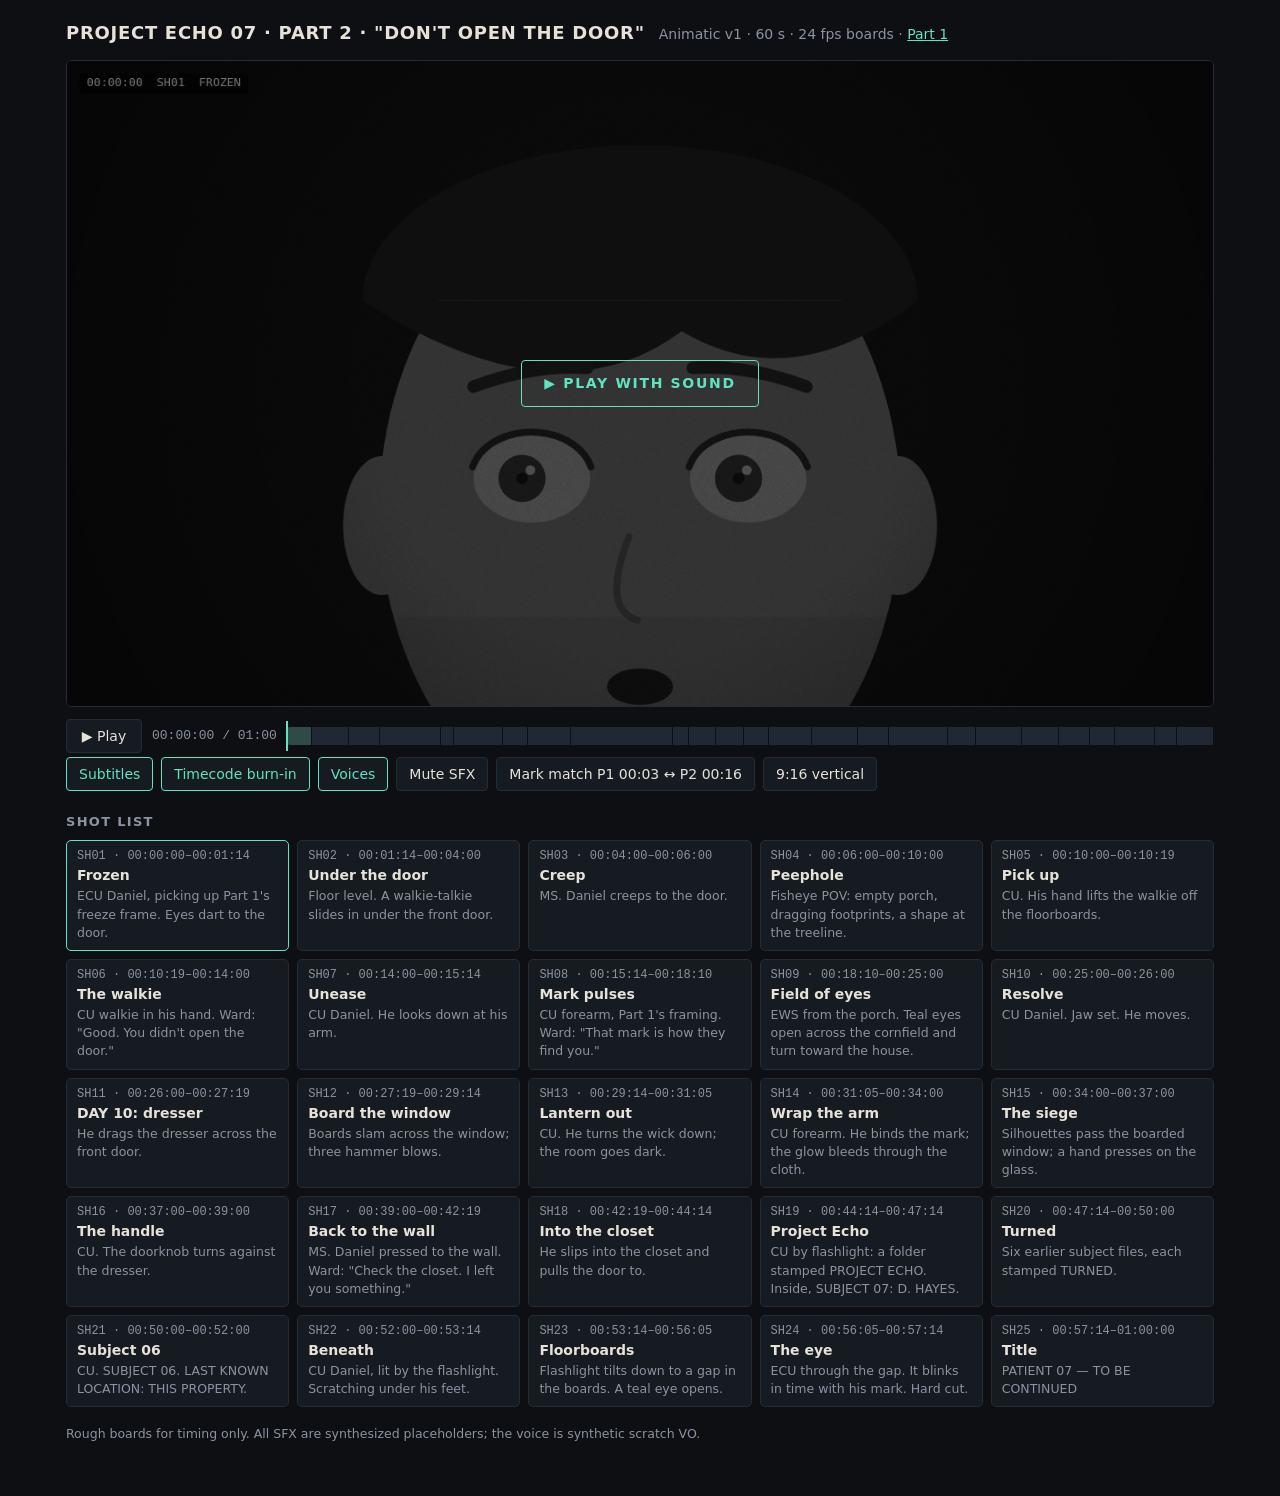
==== animatic/part-02.html @ 3ac38ea6 "Build Part 2 "Don't Open the Door" animatic - animatic/part-02.html + part-02/shots.js: 25 shots reu" ====
<!doctype html>
<html lang="en">
<head>
<meta charset="utf-8">
<meta name="viewport" content="width=device-width, initial-scale=1">
<title>Echo 07 Part 2</title>
<link rel="stylesheet" href="engine/animatic.css">
</head>
<body>
<main>
  <header>
    <h1>PROJECT ECHO 07 · PART 2 · "DON'T OPEN THE DOOR"</h1>
    <p>Animatic v1 · 60 s · 24 fps boards · <a href="index.html">Part 1</a></p>
  </header>

  <div class="stage" id="stage">
    <canvas id="screen" width="1280" height="720" aria-label="Animatic playback"></canvas>
    <div class="overlay" id="overlay"><span>▶ PLAY WITH SOUND</span></div>
  </div>

  <div class="controls">
    <button id="play" type="button">▶ Play</button>
    <span class="time" id="time">00:00:00 / 01:00</span>
    <div class="scrub">
      <div class="track" id="track"></div>
      <div class="head" id="head"></div>
      <input id="scrub" type="range" min="0" max="60" step="0.01" value="0" aria-label="Scrub timeline">
    </div>
  </div>
  <div class="toggles">
    <button id="tSubs" type="button" aria-pressed="true">Subtitles</button>
    <button id="tBurn" type="button" aria-pressed="true">Timecode burn-in</button>
    <button id="tVO" type="button" aria-pressed="true">Voices</button>
    <button id="tMute" type="button" aria-pressed="false">Mute SFX</button>
    <button id="tMark" type="button" aria-pressed="false">Mark match P1 00:03 ↔ P2 00:16</button>
    <button id="tVert" type="button" aria-pressed="false">9:16 vertical</button>
  </div>

  <h2>Shot list</h2>
  <ol class="shots" id="shots"></ol>

  <p class="note">Rough boards for timing only. All SFX are synthesized placeholders; the voice is synthetic scratch VO.</p>
</main>

<script src="vo/part-02.js"></script>
<script src="engine/core.js"></script>
<script src="part-02/shots.js"></script>
<script src="engine/player.js"></script>
</body>
</html>
---- animatic/engine/animatic.css ----
:root {
  --bg: #0d0f13;
  --panel: #161a21;
  --line: #262c36;
  --text: #e6e2d8;
  --muted: #8c93a0;
  --accent: #5fe3c0;
  --warn: #e0564b;
}
* { box-sizing: border-box; }
html, body { margin: 0; background: var(--bg); color: var(--text); }
body { font: 14px/1.45 system-ui, -apple-system, "Segoe UI", sans-serif; }
main { max-width: 1180px; margin: 0 auto; padding: 20px 16px 40px; }
header { display: flex; flex-wrap: wrap; align-items: baseline; gap: 4px 14px; margin-bottom: 14px; }
h1 { margin: 0; font-size: 18px; letter-spacing: .04em; }
header p { margin: 0; color: var(--muted); }
.stage { position: relative; background: #000; border: 1px solid var(--line); border-radius: 6px; overflow: hidden; }
canvas { display: block; width: 100%; height: auto; aspect-ratio: 16 / 9; }
.stage.vert { max-width: 405px; margin: 0 auto; }
.stage.vert canvas { aspect-ratio: 9 / 16; }
.overlay { position: absolute; inset: 0; display: grid; place-items: center; background: rgba(0,0,0,.45); cursor: pointer; }
.overlay span { padding: 12px 22px; border: 1px solid var(--accent); color: var(--accent); border-radius: 4px; letter-spacing: .12em; font-weight: 600; }
.overlay[hidden] { display: none; }
.controls { display: flex; flex-wrap: wrap; align-items: center; gap: 10px; margin: 12px 0 4px; }
button { font: inherit; color: var(--text); background: var(--panel); border: 1px solid var(--line); border-radius: 4px; padding: 6px 12px; cursor: pointer; }
button:hover { border-color: var(--muted); }
button[aria-pressed="true"] { border-color: var(--accent); color: var(--accent); }
#play { min-width: 76px; }
.time { font: 13px ui-monospace, Menlo, Consolas, monospace; color: var(--muted); min-width: 120px; }
.scrub { flex: 1 1 260px; position: relative; height: 34px; }
.scrub input { position: absolute; inset: 0; width: 100%; margin: 0; opacity: 0; cursor: pointer; }
.scrub .track { position: absolute; left: 0; right: 0; top: 8px; height: 18px; display: flex; border-radius: 3px; overflow: hidden; background: var(--panel); }
.scrub .track i { display: block; height: 100%; border-right: 1px solid var(--bg); background: #222833; }
.scrub .track i.on { background: #2f4a47; }
.scrub .head { position: absolute; top: 2px; width: 2px; height: 30px; background: var(--accent); pointer-events: none; }
.toggles { display: flex; flex-wrap: wrap; gap: 8px; }
h2 { font-size: 13px; letter-spacing: .1em; text-transform: uppercase; color: var(--muted); margin: 22px 0 8px; }
ol.shots { list-style: none; margin: 0; padding: 0; display: grid; grid-template-columns: repeat(auto-fill, minmax(220px, 1fr)); gap: 8px; }
ol.shots li { background: var(--panel); border: 1px solid var(--line); border-radius: 5px; padding: 8px 10px; cursor: pointer; }
ol.shots li:hover { border-color: var(--muted); }
ol.shots li.on { border-color: var(--accent); }
ol.shots .tc { font: 12px ui-monospace, Menlo, Consolas, monospace; color: var(--muted); }
ol.shots .nm { font-weight: 600; margin: 2px 0; }
ol.shots .ds { color: var(--muted); font-size: 12.5px; }
.note { color: var(--muted); font-size: 12.5px; margin-top: 18px; }
header a { color: var(--accent); }
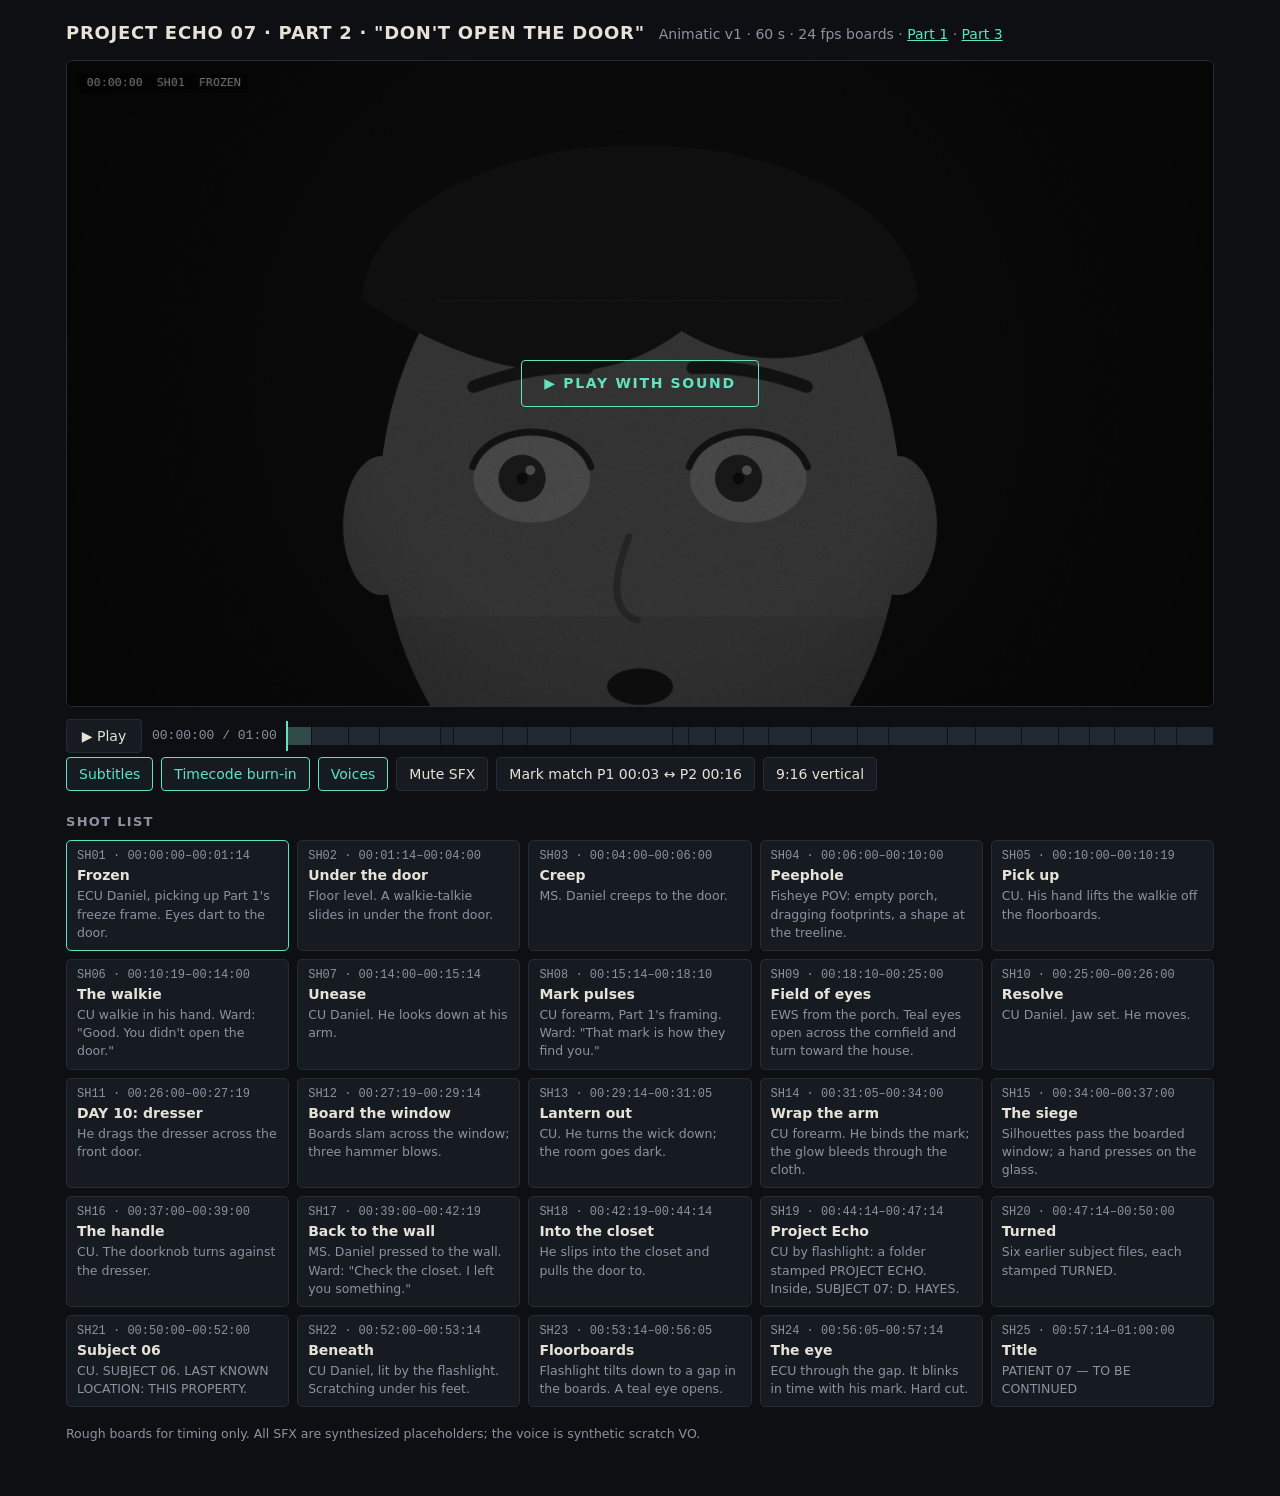
==== commit b54ac13e: "Build Part 3 "Subject 06" animatic - animatic/part-03.html + part-03/shots.js: 30 shots. New props: " ====
--- a/animatic/part-02.html
+++ b/animatic/part-02.html
@@ -10,7 +10,7 @@
 <main>
   <header>
     <h1>PROJECT ECHO 07 · PART 2 · "DON'T OPEN THE DOOR"</h1>
-    <p>Animatic v1 · 60 s · 24 fps boards · <a href="index.html">Part 1</a></p>
+    <p>Animatic v1 · 60 s · 24 fps boards · <a href="index.html">Part 1</a> · <a href="part-03.html">Part 3</a></p>
   </header>
 
   <div class="stage" id="stage">
@@ -44,6 +44,7 @@
 
 <script src="vo/part-02.js"></script>
 <script src="engine/core.js"></script>
+<script src="engine/props.js"></script>
 <script src="part-02/shots.js"></script>
 <script src="engine/player.js"></script>
 </body>
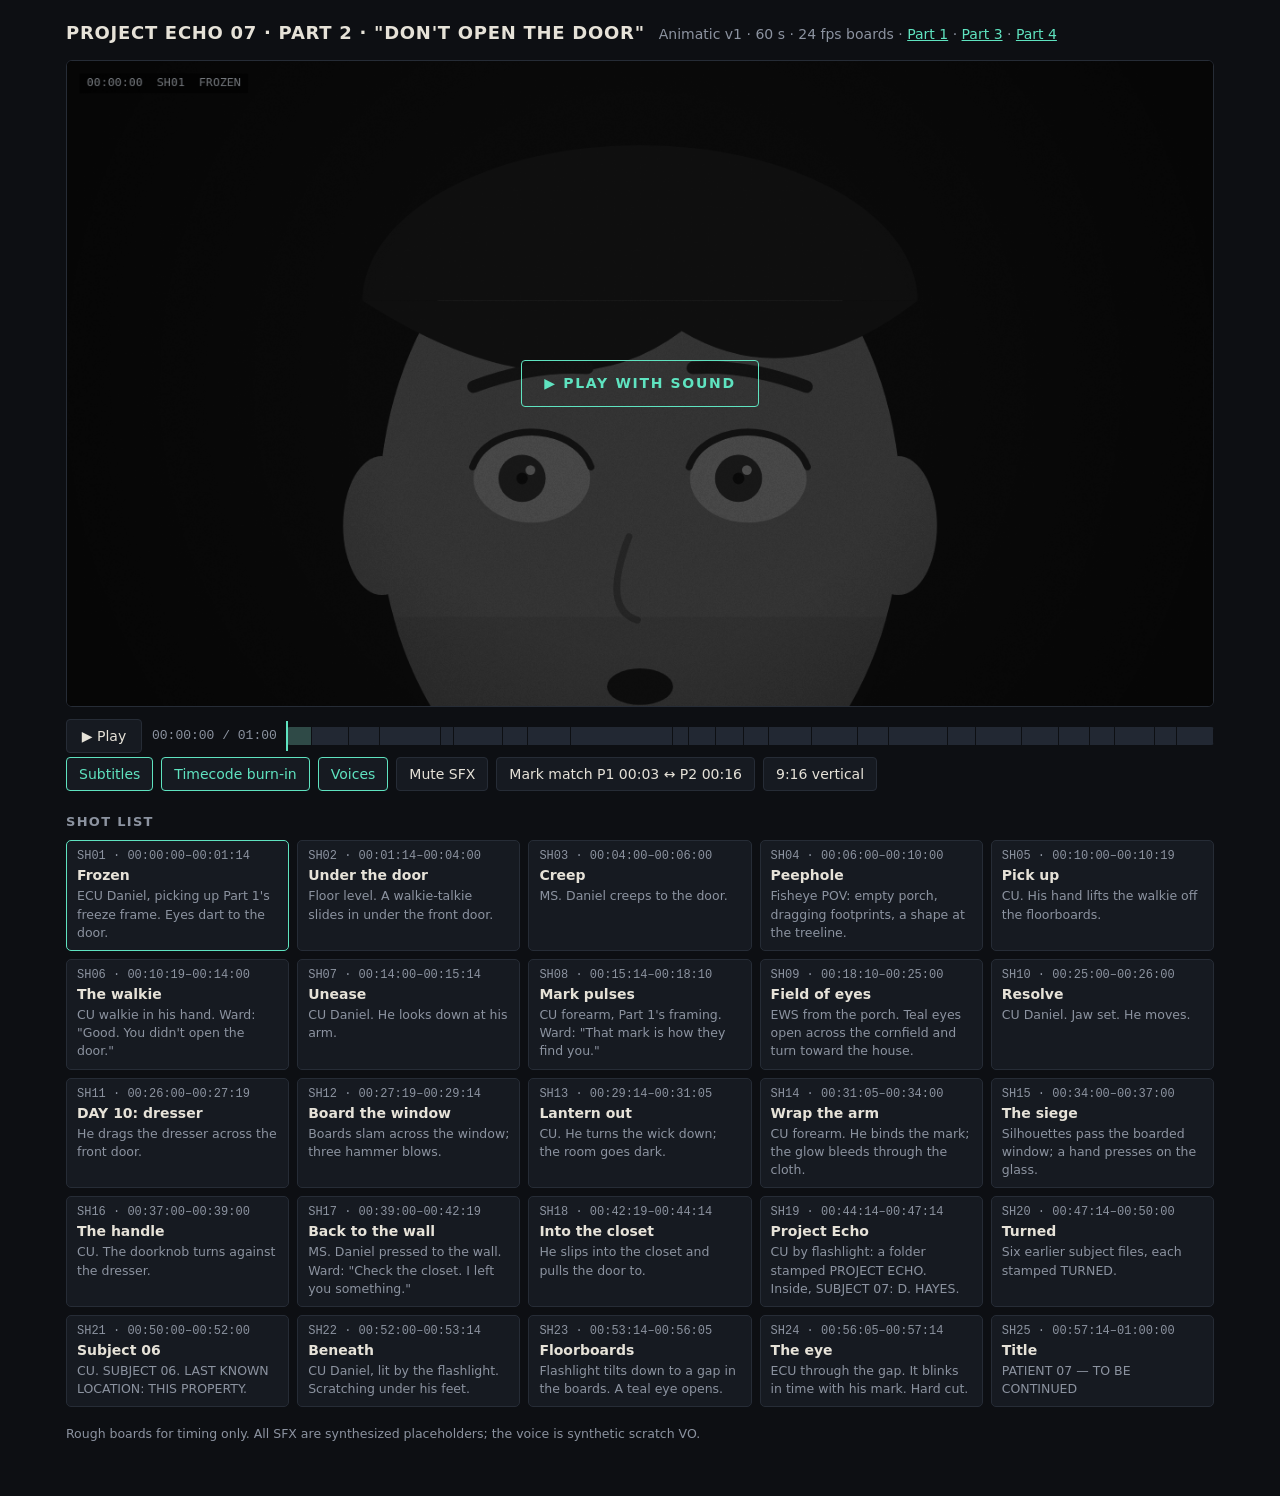
==== commit 3bb672b7: "Build Part 4 "Ninety Seconds" animatic - animatic/part-04.html + part-04/shots.js: 29 shots. The hea" ====
--- a/animatic/part-02.html
+++ b/animatic/part-02.html
@@ -10,7 +10,7 @@
 <main>
   <header>
     <h1>PROJECT ECHO 07 · PART 2 · "DON'T OPEN THE DOOR"</h1>
-    <p>Animatic v1 · 60 s · 24 fps boards · <a href="index.html">Part 1</a> · <a href="part-03.html">Part 3</a></p>
+    <p>Animatic v1 · 60 s · 24 fps boards · <a href="index.html">Part 1</a> · <a href="part-03.html">Part 3</a> · <a href="part-04.html">Part 4</a></p>
   </header>
 
   <div class="stage" id="stage">
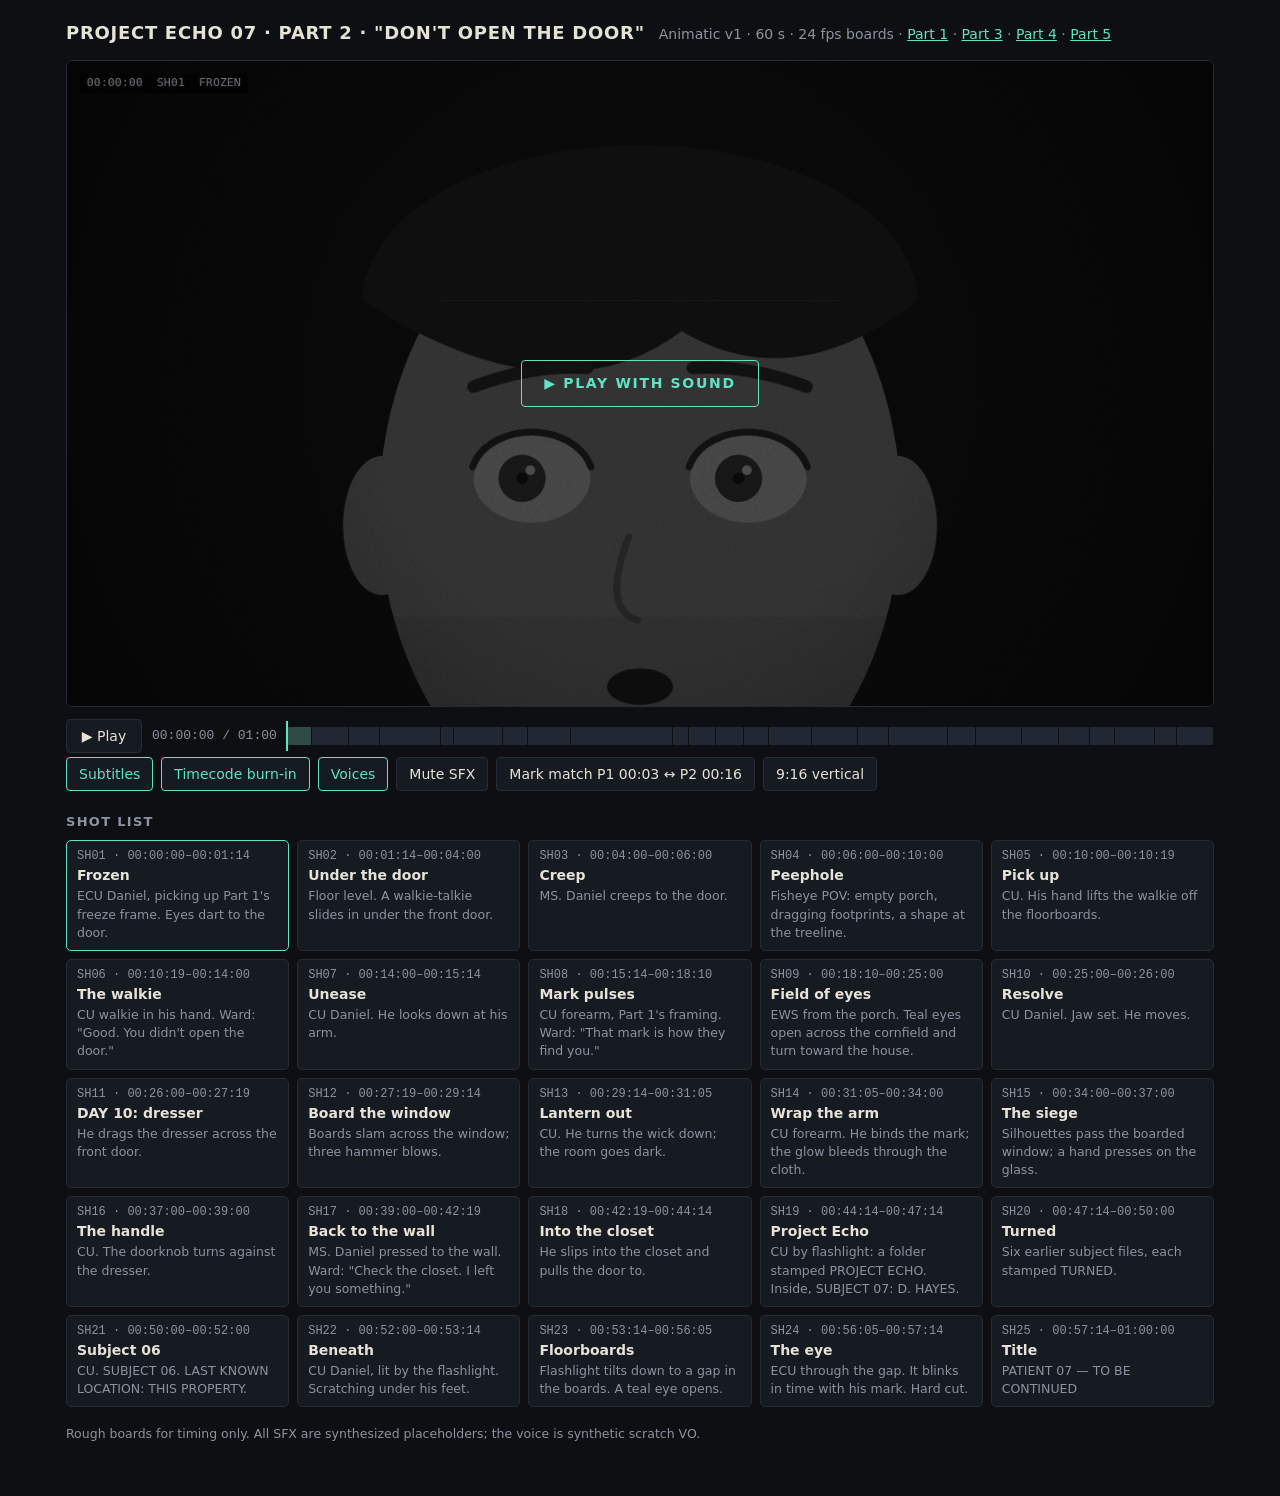
==== commit ca6fefbe: "Build Part 5 "The Copy" animatic - animatic/part-05.html + part-05/shots.js: 23 shots picking up on " ====
--- a/animatic/part-02.html
+++ b/animatic/part-02.html
@@ -10,7 +10,7 @@
 <main>
   <header>
     <h1>PROJECT ECHO 07 · PART 2 · "DON'T OPEN THE DOOR"</h1>
-    <p>Animatic v1 · 60 s · 24 fps boards · <a href="index.html">Part 1</a> · <a href="part-03.html">Part 3</a> · <a href="part-04.html">Part 4</a></p>
+    <p>Animatic v1 · 60 s · 24 fps boards · <a href="index.html">Part 1</a> · <a href="part-03.html">Part 3</a> · <a href="part-04.html">Part 4</a> · <a href="part-05.html">Part 5</a></p>
   </header>
 
   <div class="stage" id="stage">
